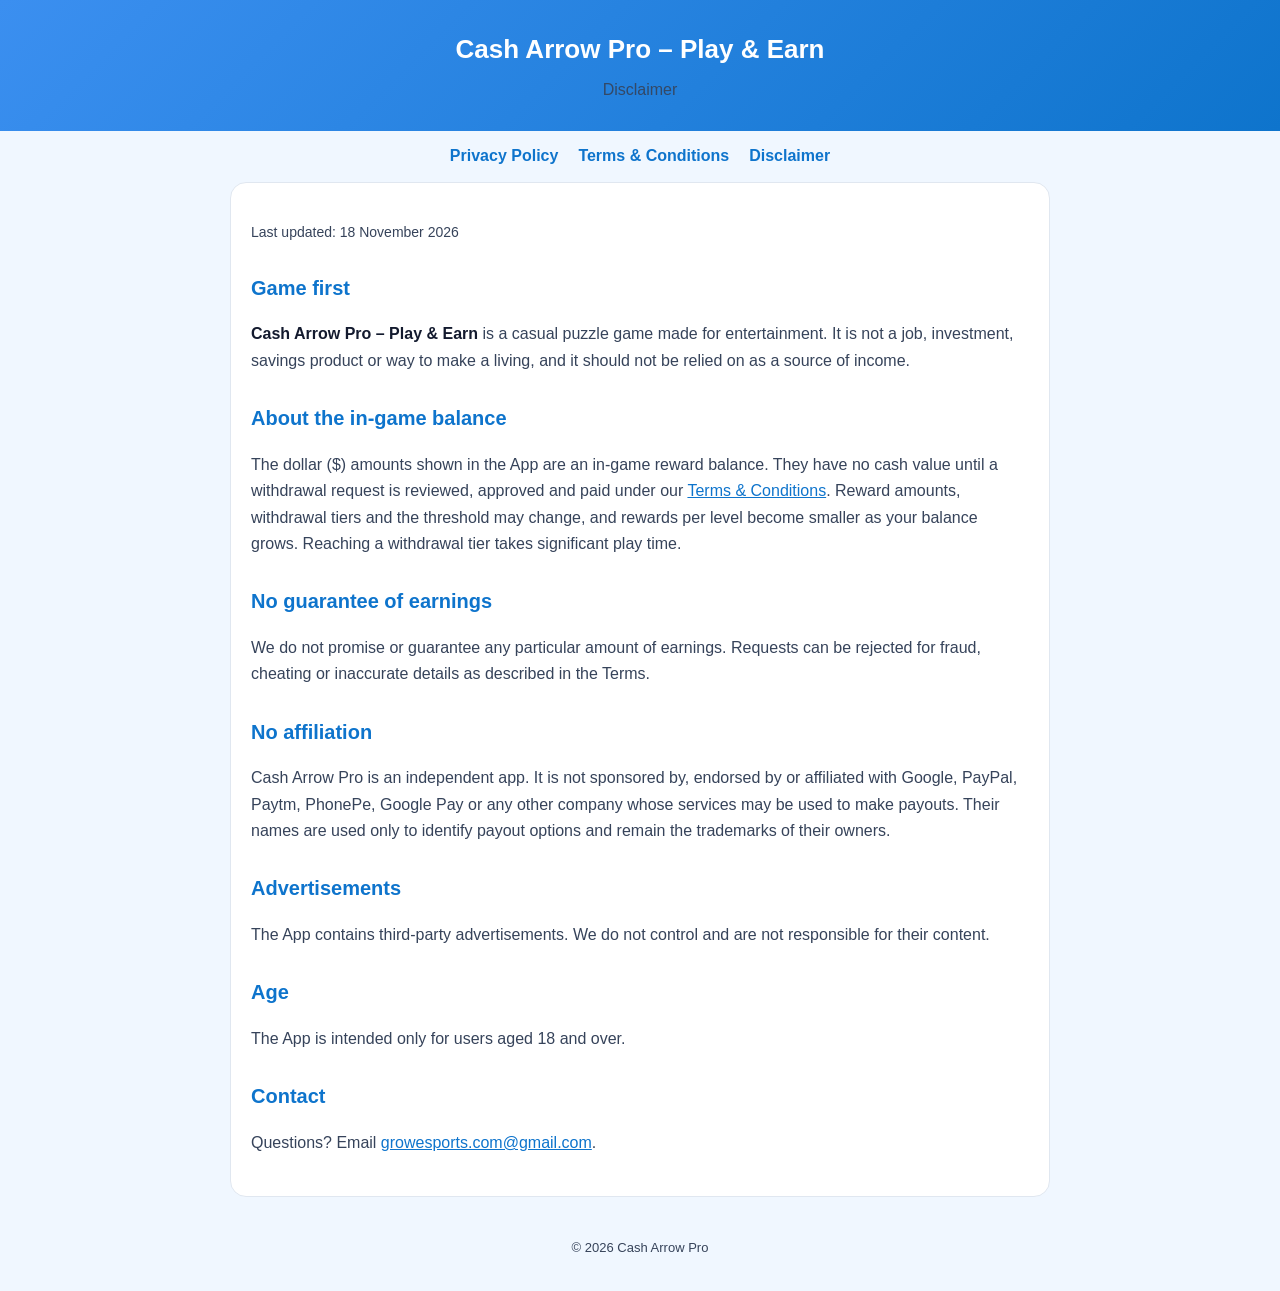
==== disclaimer.html @ 1b76504b "Cash Arrow Pro privacy policy, terms and disclaimer" ====
<!doctype html>
<html lang="en">
<head>
<meta charset="utf-8">
<meta name="viewport" content="width=device-width, initial-scale=1">
<title>Disclaimer – Cash Arrow Pro</title>
<link rel="stylesheet" href="style.css">
</head>
<body>
<header>
  <h1>Cash Arrow Pro – Play &amp; Earn</h1>
  <p>Disclaimer</p>
</header>
<nav><a href="privacy.html">Privacy Policy</a><a href="terms.html">Terms &amp; Conditions</a><a href="disclaimer.html">Disclaimer</a></nav>
<main>
<p class="updated">Last updated: 18 November 2026</p>

<h2>Game first</h2>
<p><strong>Cash Arrow Pro – Play &amp; Earn</strong> is a casual puzzle game made for entertainment. It is not a job, investment, savings product or way to make a living, and it should not be relied on as a source of income.</p>

<h2>About the in-game balance</h2>
<p>The dollar ($) amounts shown in the App are an in-game reward balance. They have no cash value until a withdrawal request is reviewed, approved and paid under our <a href="terms.html">Terms &amp; Conditions</a>. Reward amounts, withdrawal tiers and the threshold may change, and rewards per level become smaller as your balance grows. Reaching a withdrawal tier takes significant play time.</p>

<h2>No guarantee of earnings</h2>
<p>We do not promise or guarantee any particular amount of earnings. Requests can be rejected for fraud, cheating or inaccurate details as described in the Terms.</p>

<h2>No affiliation</h2>
<p>Cash Arrow Pro is an independent app. It is not sponsored by, endorsed by or affiliated with Google, PayPal, Paytm, PhonePe, Google Pay or any other company whose services may be used to make payouts. Their names are used only to identify payout options and remain the trademarks of their owners.</p>

<h2>Advertisements</h2>
<p>The App contains third-party advertisements. We do not control and are not responsible for their content.</p>

<h2>Age</h2>
<p>The App is intended only for users aged 18 and over.</p>

<h2>Contact</h2>
<p>Questions? Email <a href="mailto:growesports.com@gmail.com">growesports.com@gmail.com</a>.</p>
</main>
<footer>© 2026 Cash Arrow Pro</footer>
</body>
</html>
---- style.css ----
:root {
  --bg: #f0f7ff;
  --card: #ffffff;
  --ink: #131a2e;
  --soft: #36435a;
  --primary: #0e74cc;
  --line: #e0e7f0;
}
@media (prefers-color-scheme: dark) {
  :root {
    --bg: #0b1430;
    --card: #131f44;
    --ink: #eef3ff;
    --soft: #b9c6e6;
    --primary: #6cb4ff;
    --line: #26386b;
  }
}
* { box-sizing: border-box; }
body {
  margin: 0;
  background: var(--bg);
  color: var(--ink);
  font: 16px/1.65 -apple-system, BlinkMacSystemFont, "Segoe UI", Roboto, Helvetica, Arial, sans-serif;
}
header {
  background: linear-gradient(135deg, #3b8ff0, #0e74cc);
  color: #fff;
  padding: 28px 16px;
  text-align: center;
}
header h1 { margin: 0; font-size: 26px; }
header p { margin: 6px 0 0; opacity: .9; }
nav { text-align: center; padding: 12px 16px; }
nav a { color: var(--primary); margin: 0 10px; font-weight: 600; text-decoration: none; }
main {
  max-width: 820px;
  margin: 0 auto 40px;
  padding: 24px 20px;
  background: var(--card);
  border: 1px solid var(--line);
  border-radius: 16px;
}
@media (max-width: 860px) { main { margin: 0 16px 40px; } }
h2 { color: var(--primary); margin-top: 28px; font-size: 20px; }
p, li { color: var(--soft); }
strong { color: var(--ink); }
a { color: var(--primary); }
.updated { font-size: 14px; color: var(--soft); }
footer { text-align: center; font-size: 13px; color: var(--soft); padding: 0 16px 32px; }
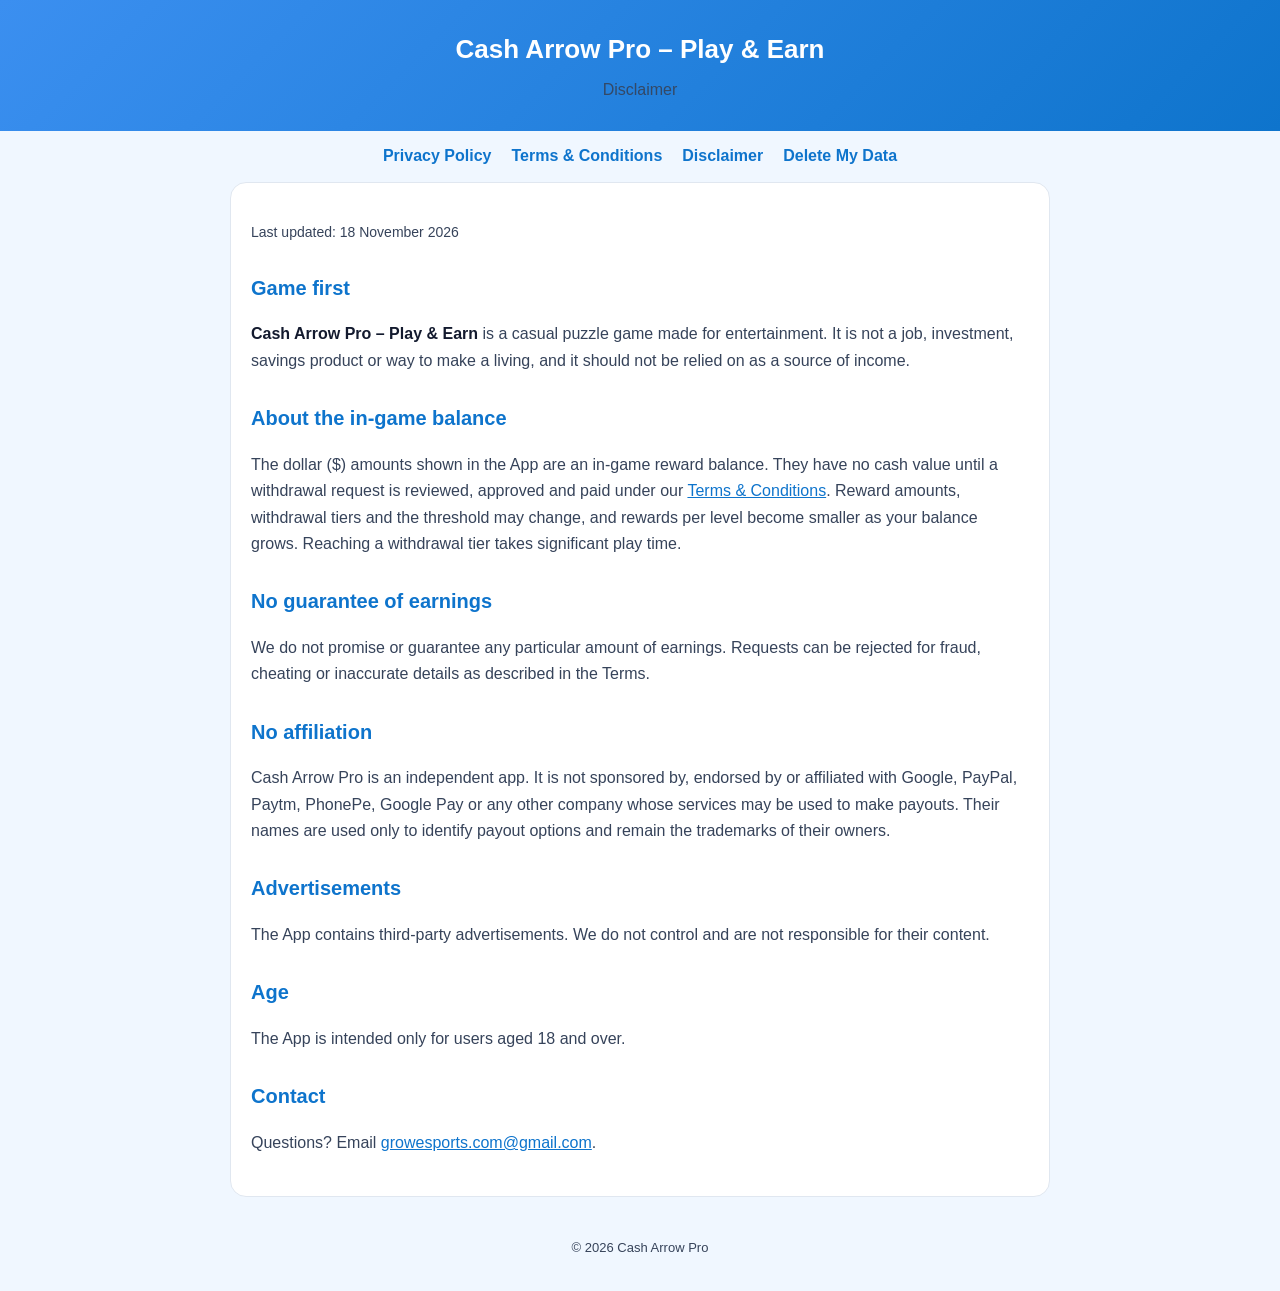
==== commit e17907f5: "Add data deletion page" ====
--- a/disclaimer.html
+++ b/disclaimer.html
@@ -11,7 +11,7 @@
   <h1>Cash Arrow Pro – Play &amp; Earn</h1>
   <p>Disclaimer</p>
 </header>
-<nav><a href="privacy.html">Privacy Policy</a><a href="terms.html">Terms &amp; Conditions</a><a href="disclaimer.html">Disclaimer</a></nav>
+<nav><a href="privacy.html">Privacy Policy</a><a href="terms.html">Terms &amp; Conditions</a><a href="disclaimer.html">Disclaimer</a><a href="delete-data.html">Delete My Data</a></nav>
 <main>
 <p class="updated">Last updated: 18 November 2026</p>
 
